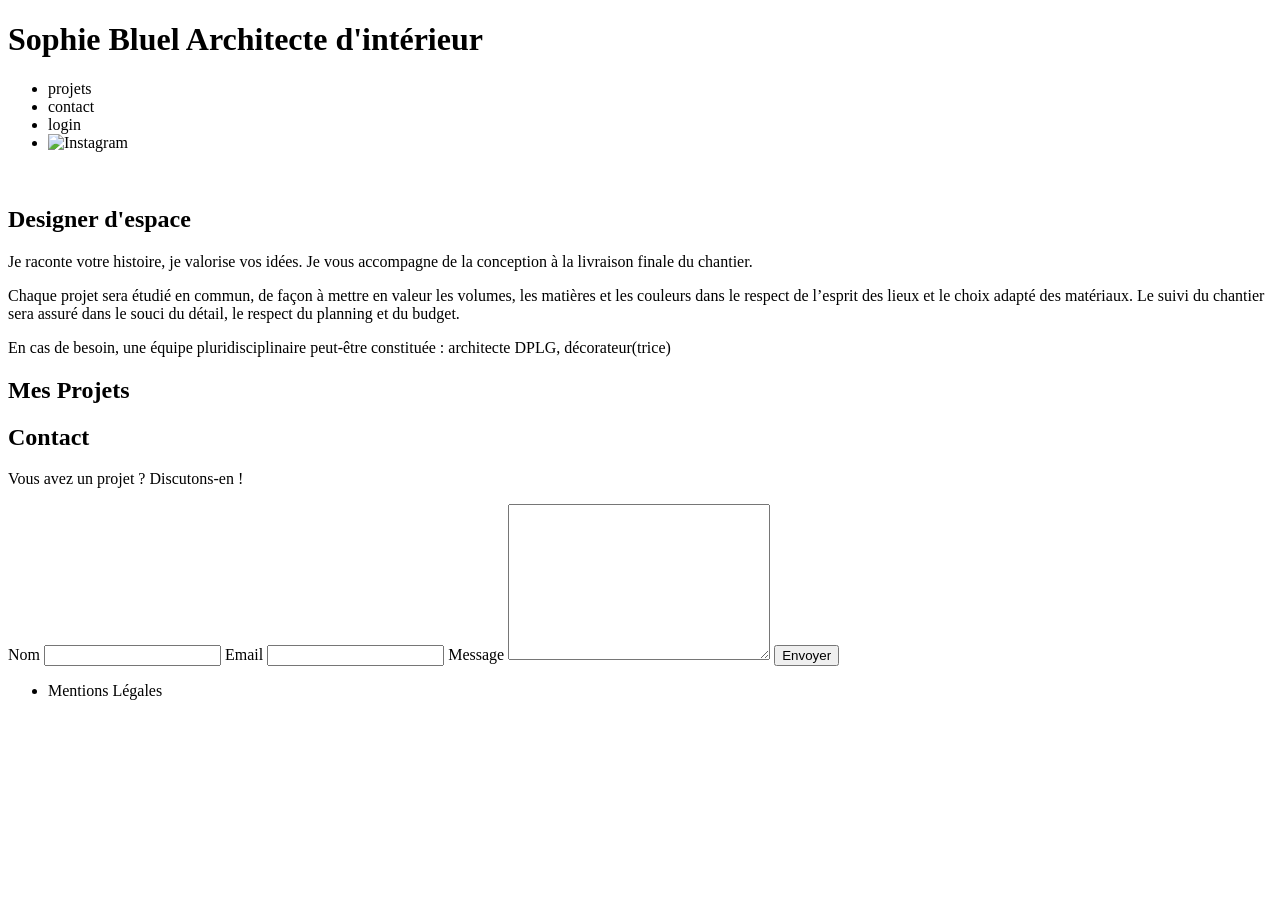
==== FrontEnd/index.html @ 70364301 "ajout etape 1-1" ====
<!DOCTYPE html>
<html lang="fr">
<head>
	<meta charset="UTF-8">
	<title>Sophie Bluel - Architecte d'intérieur</title>
	<meta name="viewport" content="width=device-width, initial-scale=1.0">
	<link rel="preconnect" href="https://fonts.googleapis.com">
	<link rel="preconnect" href="https://fonts.gstatic.com" crossorigin>
	<link href="https://fonts.googleapis.com/css2?family=Syne:wght@700;800&family=Work+Sans&display=swap" rel="stylesheet">
	<meta name="description" content="">
	<link rel="stylesheet" href="./assets/style.css">
	<script type="module" src="script.js" defer></script>
</head>
<body>
<header>
	<h1>Sophie Bluel <span>Architecte d'intérieur</span></h1>
	<nav>
		<ul>
			<li>projets</li>
			<li>contact</li>
			<li>login</li>
			<li><img src="./assets/icons/instagram.png" alt="Instagram"></li>
		</ul>
	</nav>
</header>
<main>
	<section id="introduction">
		<figure>
			<img src="./assets/images/sophie-bluel.png" alt="">
		</figure>
		<article>
			<h2>Designer d'espace</h2>
			<p>Je raconte votre histoire, je valorise vos idées. Je vous accompagne de la conception à la livraison finale du chantier.</p>
			<p>Chaque projet sera étudié en commun, de façon à mettre en valeur les volumes, les matières et les couleurs dans le respect de l’esprit des lieux et le choix adapté des matériaux. Le suivi du chantier sera assuré dans le souci du détail, le respect du planning et du budget.</p>
			<p>En cas de besoin, une équipe pluridisciplinaire peut-être constituée : architecte DPLG, décorateur(trice)</p>
		</article>
	</section>
	<section id="portfolio">
		<h2>Mes Projets</h2>
		<div class="gallery">
		</div>
	</section>
	<section id="contact">
		<h2>Contact</h2>
		<p>Vous avez un projet ? Discutons-en !</p>
		<form action="#" method="post">
			<label for="name">Nom</label>
			<input type="text" name="name" id="name">
			<label for="email">Email</label>
			<input type="email" name="email" id="email">
			<label for="message">Message</label>
			<textarea name="message" id="message" cols="30" rows="10"></textarea>
			<input type="submit" value="Envoyer">
		</form>
	</section>
</main>

<footer>
	<nav>
		<ul>
			<li>Mentions Légales</li>
		</ul>
	</nav>
</footer>
</body>
</html>
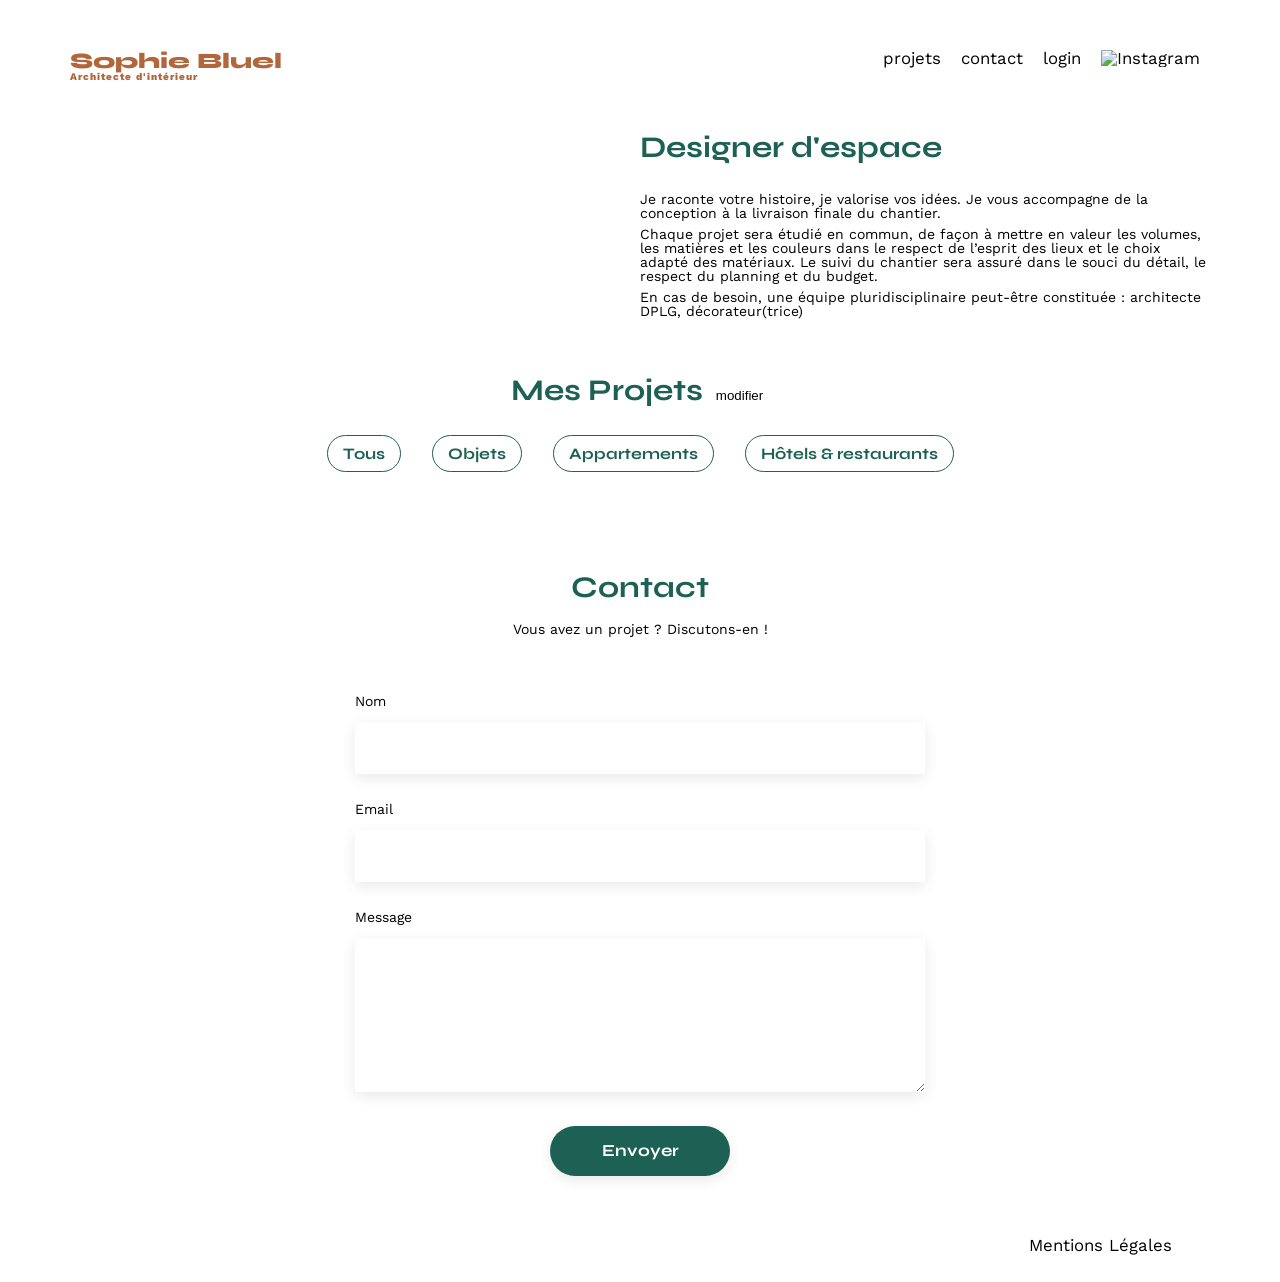
==== commit 766ab740: "creation boutons" ====
--- a/FrontEnd/index.html
+++ b/FrontEnd/index.html
@@ -10,6 +10,7 @@
 	<meta name="description" content="">
 	<link rel="stylesheet" href="./assets/style.css">
 	<script type="module" src="script.js" defer></script>
+	<script src="https://kit.fontawesome.com/ab674341b6.js" crossorigin="anonymous"></script>
 </head>
 <body>
 <header>
@@ -36,7 +37,14 @@
 		</article>
 	</section>
 	<section id="portfolio">
-		<h2>Mes Projets</h2>
+			<h2>Mes Projets <button> <i class="fa-regular fa-pen-to-square"></i>modifier</button></h2>
+		
+		<div class="btn-gallery-filter">
+			<button>Tous</button>
+			<button>Objets</button>
+			<button>Appartements</button>
+			<button>Hôtels & restaurants</button>
+		</div>
 		<div class="gallery">
 		</div>
 	</section>
--- a/FrontEnd/assets/style.css
+++ b/FrontEnd/assets/style.css
@@ -0,0 +1,239 @@
+/* http://meyerweb.com/eric/tools/css/reset/
+   v2.0 | 20110126
+   License: none (public domain)
+*/
+
+html, body, div, span, applet, object, iframe,
+h1, h2, h3, h4, h5, h6, p, blockquote, pre,
+a, abbr, acronym, address, big, cite, code,
+del, dfn, em, img, ins, kbd, q, s, samp,
+small, strike, strong, sub, sup, tt, var,
+b, u, i, center,
+dl, dt, dd, ol, ul, li,
+fieldset, form, label, legend,
+table, caption, tbody, tfoot, thead, tr, th, td,
+article, aside, canvas, details, embed,
+figure, figcaption, footer, header, hgroup,
+menu, nav, output, ruby, section, summary,
+time, mark, audio, video {
+	margin: 0;
+	padding: 0;
+	border: 0;
+	font-size: 100%;
+	font: inherit;
+	vertical-align: baseline;
+}
+/* HTML5 display-role reset for older browsers */
+article, aside, details, figcaption, figure,
+footer, header, hgroup, menu, nav, section {
+	display: block;
+}
+body {
+	line-height: 1;
+}
+ol, ul {
+	list-style: none;
+}
+blockquote, q {
+	quotes: none;
+}
+blockquote:before, blockquote:after,
+q:before, q:after {
+	content: '';
+	content: none;
+}
+table {
+	border-collapse: collapse;
+	border-spacing: 0;
+}
+/** end reset css**/
+body {
+	max-width: 1140px;
+	margin:auto;
+	font-family: 'Work Sans' ;
+	font-size: 14px;
+}
+header {
+	display: flex;
+	justify-content: space-between;
+	margin: 50px 0
+}
+section {
+	margin: 50px 0
+}
+
+h1{
+	display: flex;
+	flex-direction: column;
+	font-family: 'Syne';
+	font-size: 22px;
+	font-weight: 800;
+	color: #B1663C
+}
+
+h1 > span {
+	font-family: 'Work Sans';
+	font-size:10px;
+	letter-spacing: 0.1em;
+;
+}
+
+#portfolio {
+	display: flex;
+	flex-direction: column;
+}
+.title-project {
+	width:100%;
+	display:flex;
+	flex-direction: row;
+	flex-wrap: nowrap;	
+	justify-content: center;
+	align-self: center;
+	align-items: center;
+}
+
+h2{
+	font-family: 'Syne';
+	font-weight: 700;
+	font-size: 30px;
+	color: #1D6154
+}
+
+button {
+	border-style : none;
+	background-color:white ;
+	
+}
+
+.btn-gallery-filter {
+	display: flex;
+	width:55%;
+	flex-direction: row;
+	align-self: center;
+	justify-content: space-between;
+}
+
+.btn-gallery-filter button {
+	display: flex;
+	flex-direction: row;
+	gap:10px;
+	color: #1D6154;
+	flex-wrap: nowrap;
+	justify-content: center;
+	align-items: center;
+	height:37px;
+	font-size: 16px;;
+	border-radius: 60px;
+	border:1px solid #1D6154;
+	font-weight: 700;
+	font-family: Syne;
+	padding: 0 15px;
+	margin-bottom:50px;
+	&&:hover {
+		background-color: #1D6154;
+		color:white;
+	}
+}
+
+nav ul {
+	display: flex;
+	align-items: center;
+	list-style-type: none;
+
+}
+nav li {
+	padding: 0 10px;
+	font-size: 1.2em;
+}
+
+li:hover {
+	color: #B1663C;
+}
+#introduction {
+	display: flex;
+	align-items: center;
+}
+#introduction figure {
+	flex: 1
+}
+#introduction img {
+	display: block;
+	margin: auto;
+	width: 80%;
+}
+
+#introduction article {
+	flex: 1
+}
+#introduction h2 {
+	margin-bottom: 1em;
+}
+
+#introduction p {
+	margin-bottom: 0.5em;
+}
+#portfolio h2 {
+	text-align: center;
+	margin-bottom: 1em;
+}
+.gallery {
+	width: 100%;
+	display: grid;
+	grid-template-columns: 1fr 1fr 1fr;
+	grid-column-gap: 20px;
+	grid-row-gap: 20px;
+}
+
+.gallery img {
+	width: 100%;
+
+}
+#contact {
+	width: 50%;
+margin: auto;
+}
+#contact > * {
+	text-align: center;
+
+}
+#contact h2{
+	margin-bottom: 20px;
+}
+#contact form {
+	text-align: left;
+	margin-top:30px;
+	display: flex;
+	flex-direction: column;
+}
+
+#contact input {
+	height: 50px;
+	font-size: 1.2em;
+	border: none;
+	box-shadow: 0px 4px 14px rgba(0, 0, 0, 0.09);
+}
+#contact label {
+	margin: 2em 0 1em 0;
+}
+#contact textarea {
+	border: none;
+	box-shadow: 0px 4px 14px rgba(0, 0, 0, 0.09);
+}
+
+input[type="submit"]{
+	font-family: 'Syne';
+	font-weight: 700;
+	color: white;
+	background-color: #1D6154;
+	margin : 2em auto ;
+	width: 180px;
+	text-align: center;
+	border-radius: 60px ;
+}
+
+footer nav ul {
+	display: flex;
+	justify-content: flex-end;
+	margin: 2em
+}
+
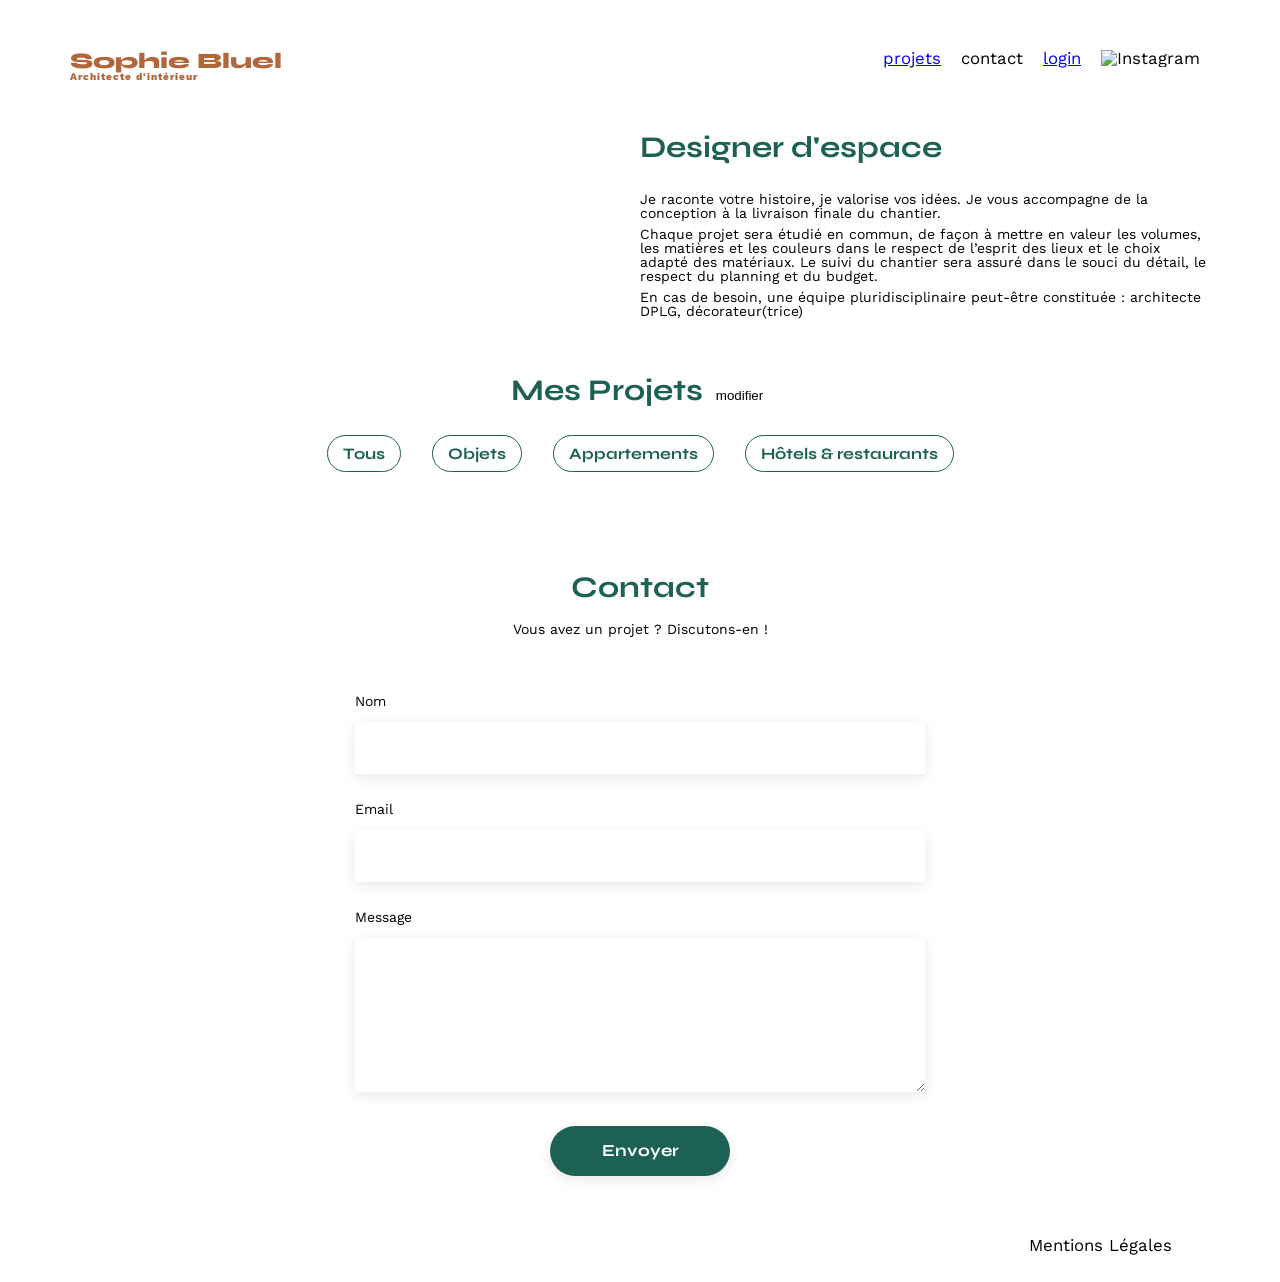
==== commit 3de40ad0: "etape 2" ====
--- a/FrontEnd/index.html
+++ b/FrontEnd/index.html
@@ -9,7 +9,7 @@
 	<link href="https://fonts.googleapis.com/css2?family=Syne:wght@700;800&family=Work+Sans&display=swap" rel="stylesheet">
 	<meta name="description" content="">
 	<link rel="stylesheet" href="./assets/style.css">
-	<script type="module" src="script.js" defer></script>
+	<script src="script.js" type="module" defer></script>
 	<script src="https://kit.fontawesome.com/ab674341b6.js" crossorigin="anonymous"></script>
 </head>
 <body>
@@ -17,9 +17,9 @@
 	<h1>Sophie Bluel <span>Architecte d'intérieur</span></h1>
 	<nav>
 		<ul>
-			<li>projets</li>
+			<li><a href="index.html">projets</a></li>
 			<li>contact</li>
-			<li>login</li>
+			<li><a href="login.html">login</a></li>
 			<li><img src="./assets/icons/instagram.png" alt="Instagram"></li>
 		</ul>
 	</nav>
@@ -40,10 +40,10 @@
 			<h2>Mes Projets <button> <i class="fa-regular fa-pen-to-square"></i>modifier</button></h2>
 		
 		<div class="btn-gallery-filter">
-			<button>Tous</button>
-			<button>Objets</button>
-			<button>Appartements</button>
-			<button>Hôtels & restaurants</button>
+			<button id="default">Tous</button>
+			<button id="objets">Objets</button>
+			<button id="Appartements">Appartements</button>
+			<button id="hotelsRestaurants">Hôtels & restaurants</button>
 		</div>
 		<div class="gallery">
 		</div>
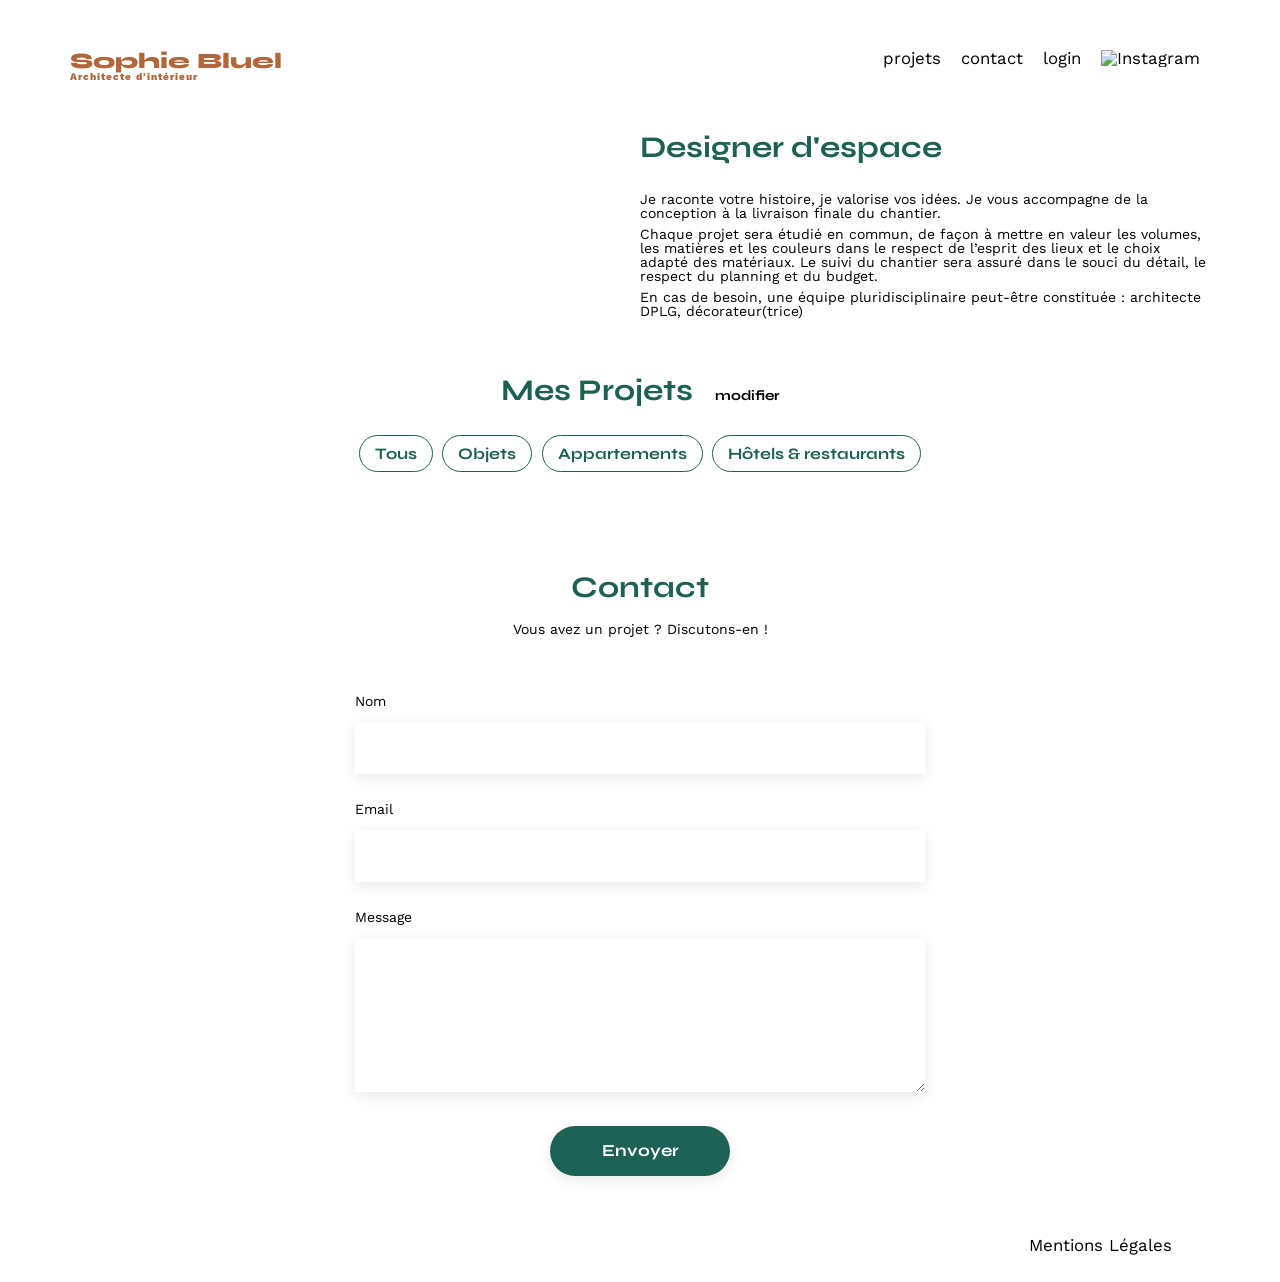
==== commit e3325d96: "etape 3-1" ====
--- a/FrontEnd/index.html
+++ b/FrontEnd/index.html
@@ -37,7 +37,20 @@
 		</article>
 	</section>
 	<section id="portfolio">
-			<h2>Mes Projets <button> <i class="fa-regular fa-pen-to-square"></i>modifier</button></h2>
+			<h2>Mes Projets <a href="#modal1" class="js-modal"> <i class="fa-regular fa-pen-to-square"></i>modifier</a></h2>
+
+		<aside id="modal1" class="modal" aria-hidden="true" role="dialog" aria-labelledby="title-modal" style="display: none;">
+			<div class="modal-wrapper js-modal-stop">
+				<button class="js-button-close-modal"><i class="fa-solid fa-xmark"></i></button>
+				<h3 class="title-modal">Galerie photo</h2>
+				<div class="gallery-modal"> 
+					<!-- <button id="img-icon"> <i class="fa-solid fa-trash-can"></i></button> -->
+				</div>
+				<div class="button-modal-border">
+					<button id="button-modal"> Ajouter une photo</button>
+				</div>
+			</div>
+		</aside>
 		
 		<div class="btn-gallery-filter">
 			<button id="default">Tous</button>
--- a/FrontEnd/assets/style.css
+++ b/FrontEnd/assets/style.css
@@ -3,6 +3,9 @@
    License: none (public domain)
 */
 
+/*************************************/
+/******** GENERAL ************/
+/***********************************/
 html, body, div, span, applet, object, iframe,
 h1, h2, h3, h4, h5, h6, p, blockquote, pre,
 a, abbr, acronym, address, big, cite, code,
@@ -28,20 +31,25 @@
 footer, header, hgroup, menu, nav, section {
 	display: block;
 }
+
 body {
 	line-height: 1;
 }
+
 ol, ul {
 	list-style: none;
 }
+
 blockquote, q {
 	quotes: none;
 }
+
 blockquote:before, blockquote:after,
 q:before, q:after {
 	content: '';
 	content: none;
 }
+
 table {
 	border-collapse: collapse;
 	border-spacing: 0;
@@ -53,12 +61,16 @@
 	font-family: 'Work Sans' ;
 	font-size: 14px;
 }
+section {
+	margin: 50px 0
+}
+
+/*************************************/
+/******** section header ************/
+/***********************************/
 header {
 	display: flex;
 	justify-content: space-between;
-	margin: 50px 0
-}
-section {
 	margin: 50px 0
 }
 
@@ -78,18 +90,62 @@
 ;
 }
 
+nav ul {
+	display: flex;
+	align-items: center;
+	list-style-type: none;
+
+}
+nav li {
+	padding: 0 10px;
+	font-size: 1.2em;
+}
+
+a {
+	color:black;	
+	text-decoration: none;
+	&&:hover {
+	color: #B1663C;
+}
+}
+
+
+/*************************************/
+/******* section introduction *******/
+/***********************************/
+
+#introduction {
+	display: flex;
+	align-items: center;
+}
+#introduction figure {
+	flex: 1
+}
+#introduction img {
+	display: block;
+	margin: auto;
+	width: 80%;
+}
+
+#introduction article {
+	flex: 1
+}
+#introduction h2 {
+	margin-bottom: 1em;
+}
+
+#introduction p {
+	margin-bottom: 0.5em;
+}
+
+
+/*************************************/
+/******** section portfolio *********/
+/***********************************/
+
 #portfolio {
 	display: flex;
 	flex-direction: column;
-}
-.title-project {
-	width:100%;
-	display:flex;
-	flex-direction: row;
-	flex-wrap: nowrap;	
-	justify-content: center;
-	align-self: center;
-	align-items: center;
 }
 
 h2{
@@ -98,19 +154,37 @@
 	font-size: 30px;
 	color: #1D6154
 }
-
-button {
-	border-style : none;
-	background-color:white ;
+#portfolio h2 {
+	text-align: center;
+	margin-bottom: 1em;
+}
+.gallery {
+	width: 100%;
+	display: grid;
+	grid-template-columns: 1fr 1fr 1fr;
+	grid-column-gap: 20px;
+	grid-row-gap: 20px;
+}
+
+.gallery img {
+	width: 100%;
+
+}
+
+h2 a {
+	font-size: 14px;
+	margin-left:15px;
 	
 }
 
 .btn-gallery-filter {
 	display: flex;
-	width:55%;
+	width:51%;
 	flex-direction: row;
-	align-self: center;
-	justify-content: space-between;
+	flex-wrap: wrap;
+	align-self: center;
+	justify-content: space-evenly; 
+	margin-bottom:40px;
 }
 
 .btn-gallery-filter button {
@@ -128,66 +202,19 @@
 	font-weight: 700;
 	font-family: Syne;
 	padding: 0 15px;
-	margin-bottom:50px;
+	margin-bottom:10px;
+	background-color: white;
+	cursor: pointer;
 	&&:hover {
 		background-color: #1D6154;
 		color:white;
 	}
 }
 
-nav ul {
-	display: flex;
-	align-items: center;
-	list-style-type: none;
-
-}
-nav li {
-	padding: 0 10px;
-	font-size: 1.2em;
-}
-
-li:hover {
-	color: #B1663C;
-}
-#introduction {
-	display: flex;
-	align-items: center;
-}
-#introduction figure {
-	flex: 1
-}
-#introduction img {
-	display: block;
-	margin: auto;
-	width: 80%;
-}
-
-#introduction article {
-	flex: 1
-}
-#introduction h2 {
-	margin-bottom: 1em;
-}
-
-#introduction p {
-	margin-bottom: 0.5em;
-}
-#portfolio h2 {
-	text-align: center;
-	margin-bottom: 1em;
-}
-.gallery {
-	width: 100%;
-	display: grid;
-	grid-template-columns: 1fr 1fr 1fr;
-	grid-column-gap: 20px;
-	grid-row-gap: 20px;
-}
-
-.gallery img {
-	width: 100%;
-
-}
+/*************************************/
+/******** section contact ***********/
+/***********************************/
+
 #contact {
 	width: 50%;
 margin: auto;
@@ -231,9 +258,126 @@
 	border-radius: 60px ;
 }
 
+
+/*************************************/
+/******** section footer ************/
+/***********************************/
 footer nav ul {
 	display: flex;
 	justify-content: flex-end;
 	margin: 2em
 }
 
+
+.modal {
+	position:fixed;
+	display:flex;
+	align-items:center;
+	justify-content: center;
+	top:0;
+	left:0;
+	width:100%;
+	height:100%;
+	background: rgba(0, 0, 0, 0.8);
+	overflow:auto;
+}
+
+.modal-wrapper {
+	display:flex;
+	flex-direction: column;
+	background-color: white;
+	width:600px;
+	align-items:center;
+	justify-content: center;
+	overflow:auto;
+	padding:20px;
+	border-radius: 10px;
+}
+
+.js-button-close-modal {
+	display:flex;
+	width:20px;
+	justify-content: center;
+	align-self: flex-end;
+	border:none;
+	background-color: white; 
+	color:black;
+	cursor: pointer;
+
+}
+
+.title-modal {
+	display:flex;
+	justify-content: center;
+	align-self: center;
+	font-size: 26px;
+	font-family: Work Sans;
+}
+.button-modal-border {
+	display: flex;
+	width:70%;
+	justify-content: center;
+	align-self: center;
+	margin-top: 40px;
+	padding:20px 0;
+	border-top:1.5px solid #e0dede;
+}
+
+#button-modal {
+	display: flex;
+	justify-content: center;
+	align-self: center;
+	width:170px;
+	border-radius: 20px;
+	padding:5px;
+	font-size:11px;
+	font-family: syne;
+	background: #1D6154;
+	color:white;
+	border:1px solid #1D6154;
+	cursor: pointer;
+}
+
+.gallery-modal {
+	margin-top: 20px;
+	width: 70%;
+	display: grid;
+	align-self: center;
+	grid-template-columns: 1fr 1fr 1fr 1fr 1fr;
+	grid-column-gap: 10px;
+	grid-row-gap: 20px;
+}
+
+.gallery-modal img {
+	width:100%;
+}
+
+.projet {
+	display:flex;
+	width:100%;
+	position:relative;
+}
+
+.button-icon-delete {
+	display:flex;
+	position:absolute;
+	top:4%;
+	left:75%;
+	width:17px;
+	height:17px;
+	background-color: black;
+	border-style: none;
+	flex-shrink: 0;
+	align-items: center;
+	justify-content: center;
+	align-self: center;
+	cursor: pointer;
+}
+
+.fa-trash-can {
+	display:flex;
+	height:12px;
+	color:white;
+	flex-shrink: 0;
+}
+
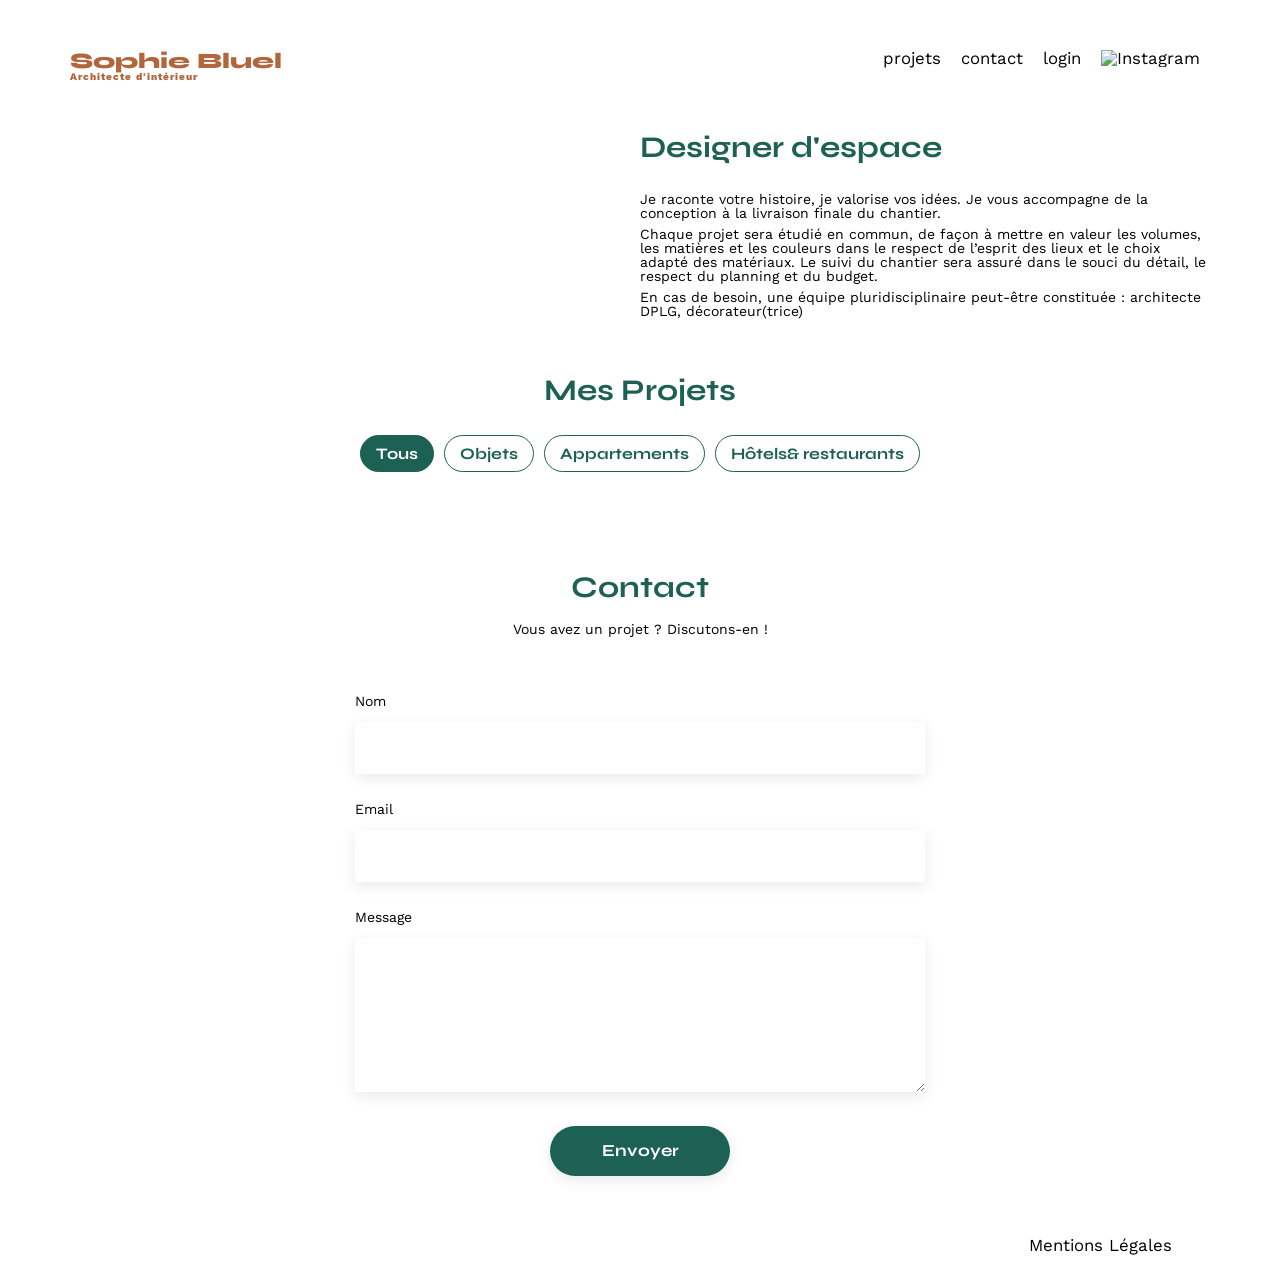
==== commit 87bc04e1: "ajout photo à la galerie v1" ====
--- a/FrontEnd/index.html
+++ b/FrontEnd/index.html
@@ -9,79 +9,111 @@
 	<link href="https://fonts.googleapis.com/css2?family=Syne:wght@700;800&family=Work+Sans&display=swap" rel="stylesheet">
 	<meta name="description" content="">
 	<link rel="stylesheet" href="./assets/style.css">
-	<script src="script.js" type="module" defer></script>
+	<script src="script.js" type="module" defer></script> 
 	<script src="https://kit.fontawesome.com/ab674341b6.js" crossorigin="anonymous"></script>
 </head>
 <body>
-<header>
-	<h1>Sophie Bluel <span>Architecte d'intérieur</span></h1>
-	<nav>
-		<ul>
-			<li><a href="index.html">projets</a></li>
-			<li>contact</li>
-			<li><a href="login.html">login</a></li>
-			<li><img src="./assets/icons/instagram.png" alt="Instagram"></li>
-		</ul>
-	</nav>
-</header>
-<main>
-	<section id="introduction">
-		<figure>
-			<img src="./assets/images/sophie-bluel.png" alt="">
-		</figure>
-		<article>
-			<h2>Designer d'espace</h2>
-			<p>Je raconte votre histoire, je valorise vos idées. Je vous accompagne de la conception à la livraison finale du chantier.</p>
-			<p>Chaque projet sera étudié en commun, de façon à mettre en valeur les volumes, les matières et les couleurs dans le respect de l’esprit des lieux et le choix adapté des matériaux. Le suivi du chantier sera assuré dans le souci du détail, le respect du planning et du budget.</p>
-			<p>En cas de besoin, une équipe pluridisciplinaire peut-être constituée : architecte DPLG, décorateur(trice)</p>
-		</article>
-	</section>
-	<section id="portfolio">
-			<h2>Mes Projets <a href="#modal1" class="js-modal"> <i class="fa-regular fa-pen-to-square"></i>modifier</a></h2>
+	<div class="mode-editor" style="display: none">
+		<p> <i class="fa-regular fa-pen-to-square"></i> Mode édition</p>
+	</div>
 
-		<aside id="modal1" class="modal" aria-hidden="true" role="dialog" aria-labelledby="title-modal" style="display: none;">
-			<div class="modal-wrapper js-modal-stop">
-				<button class="js-button-close-modal"><i class="fa-solid fa-xmark"></i></button>
-				<h3 class="title-modal">Galerie photo</h2>
-				<div class="gallery-modal"> 
-					<!-- <button id="img-icon"> <i class="fa-solid fa-trash-can"></i></button> -->
+	
+<div class="body">
+	<header>
+		<h1>Sophie Bluel <span>Architecte d'intérieur</span></h1>
+		<nav>
+			<ul>
+				<li><a href="index.html">projets</a></li>
+				<li><a href="#contact">contact</a></li>
+				<li><a href="login.html" class = "connexion">login</a></li>
+				<li><img src="./assets/icons/instagram.png" alt="Instagram"></li>
+			</ul>
+		</nav>
+	</header>
+	<main>
+		<section id="introduction">
+			<figure>
+				<img src="./assets/images/sophie-bluel.png" alt="">
+			</figure>
+			<article>
+				<h2>Designer d'espace</h2>
+				<p>Je raconte votre histoire, je valorise vos idées. Je vous accompagne de la conception à la livraison finale du chantier.</p>
+				<p>Chaque projet sera étudié en commun, de façon à mettre en valeur les volumes, les matières et les couleurs dans le respect de l’esprit des lieux et le choix adapté des matériaux. Le suivi du chantier sera assuré dans le souci du détail, le respect du planning et du budget.</p>
+				<p>En cas de besoin, une équipe pluridisciplinaire peut-être constituée : architecte DPLG, décorateur(trice)</p>
+			</article>
+		</section>
+		<section id="portfolio">
+				<h2>Mes Projets <a href="#modal1" class="js-modal" style="display: none"> <i class="fa-regular fa-pen-to-square" ></i>modifier  </a></h2>
+
+			<aside id="modal1" class="modal" aria-hidden="true" role="dialog" aria-labelledby="title-modal" style="display: none;">
+				<div class="modal-wrapper js-modal-stop" id="delete-div" style="display: none">
+					<button class="js-button-close-modal"><i class="fa-solid fa-xmark"></i></button>
+					<h3 class="title-div-modal">Galerie photo</h3>
+					<div class="gallery-modal"> 
+					</div>
+					<div class="button-modal-border">
+						<button class="button-to-modal-ajout" >Ajouter une photo</button>
+					</div>
 				</div>
-				<div class="button-modal-border">
-					<button id="button-modal"> Ajouter une photo</button>
+
+				<div class="modal-wrapper js-modal-stop" id="add-div" style="display: none" >
+					<div class="button-close">
+						<button class="button-to-modal-delete"><i class="fa-solid fa-arrow-left"></i></button>
+						<button class="js-button-close-modal"><i class="fa-solid fa-xmark"></i></button>
+					</div>
+					<h3 class="title-div-modal">Ajout photo</h3>
+					<form class="form-add-project">
+						<div class="add-pictures">
+							<div class="input-add-picture">
+								<i class="fa-regular fa-image" id="fa-image"></i>
+								<input type="file" id="fileInput" accept=".jpg, .png" style="display:none">
+								<button id="fileButton" type="button" class ="button-add-picture"> + Ajouter photo</button>
+								<p>jpg, png : 4mo max</p>
+							</div>
+						</div>
+						<label for="title">Titre</label>
+						<input type="text" name="title-input" id="title-input">
+						<label for="category">Catégorie</label>
+						<select name="category" id="category">
+						</select>
+						<div class="button-modal-border2">
+							<button class ="modal2-ajout" type="submit"> Valider</button>
+						</div>
+					</form>
 				</div>
+			</aside>		
+			
+			<div class="btn-gallery-filter">
+				<button id="default" class="button-focus">Tous</button>
+				<button id="objets" class="button-unfocus">Objets</button>
+				<button id="Appartements" class="button-unfocus">Appartements</button>
+				<button id="hotelsRestaurants" class="button-unfocus">Hôtels& restaurants</button>
 			</div>
-		</aside>
-		
-		<div class="btn-gallery-filter">
-			<button id="default">Tous</button>
-			<button id="objets">Objets</button>
-			<button id="Appartements">Appartements</button>
-			<button id="hotelsRestaurants">Hôtels & restaurants</button>
-		</div>
-		<div class="gallery">
-		</div>
-	</section>
-	<section id="contact">
-		<h2>Contact</h2>
-		<p>Vous avez un projet ? Discutons-en !</p>
-		<form action="#" method="post">
-			<label for="name">Nom</label>
-			<input type="text" name="name" id="name">
-			<label for="email">Email</label>
-			<input type="email" name="email" id="email">
-			<label for="message">Message</label>
-			<textarea name="message" id="message" cols="30" rows="10"></textarea>
-			<input type="submit" value="Envoyer">
-		</form>
-	</section>
-</main>
+			<div class="gallery">
+			</div>
+		</section>
+		<section id="contact">
+			<h2>Contact</h2>
+			<p>Vous avez un projet ? Discutons-en !</p>
+			<form action="#" method="post">
+				<label for="name">Nom</label>
+				<input type="text" name="name" id="name">
+				<label for="email">Email</label>
+				<input type="email" name="email" id="email">
+				<label for="message">Message</label>
+				<textarea name="message" id="message" cols="30" rows="10"></textarea>
+				<input type="submit" value="Envoyer">
+			</form>
+		</section>
+	</main>
 
-<footer>
-	<nav>
-		<ul>
-			<li>Mentions Légales</li>
-		</ul>
-	</nav>
-</footer>
+	<footer>
+		<nav>
+			<ul>
+				<li>Mentions Légales</li>
+			</ul>
+		</nav>
+	</footer>
+</div>
 </body>
 </html>
--- a/FrontEnd/assets/style.css
+++ b/FrontEnd/assets/style.css
@@ -34,6 +34,8 @@
 
 body {
 	line-height: 1;
+	display:flex;
+	flex-direction: column;
 }
 
 ol, ul {
@@ -55,7 +57,7 @@
 	border-spacing: 0;
 }
 /** end reset css**/
-body {
+.body {
 	max-width: 1140px;
 	margin:auto;
 	font-family: 'Work Sans' ;
@@ -168,13 +170,16 @@
 
 .gallery img {
 	width: 100%;
+	height: 489px;
 
 }
 
 h2 a {
 	font-size: 14px;
-	margin-left:15px;
-	
+	margin-left:10px;
+}
+h2 i {
+	margin-right: 5px;
 }
 
 .btn-gallery-filter {
@@ -191,7 +196,6 @@
 	display: flex;
 	flex-direction: row;
 	gap:10px;
-	color: #1D6154;
 	flex-wrap: nowrap;
 	justify-content: center;
 	align-items: center;
@@ -203,12 +207,23 @@
 	font-family: Syne;
 	padding: 0 15px;
 	margin-bottom:10px;
-	background-color: white;
-	cursor: pointer;
-	&&:hover {
+ 	cursor: pointer;
+	&:hover {
 		background-color: #1D6154;
 		color:white;
 	}
+
+}
+.button-unfocus {
+	background-color: white;
+	color: #1D6154;
+
+}
+
+
+.button-focus {
+	background-color: #1D6154;
+	color:white;
 }
 
 /*************************************/
@@ -268,6 +283,10 @@
 	margin: 2em
 }
 
+/**************************************/
+/********* section modale ************/
+/*********  suppression  ************/
+/***********************************/
 
 .modal {
 	position:fixed;
@@ -294,7 +313,7 @@
 	border-radius: 10px;
 }
 
-.js-button-close-modal {
+.js-button-close-modal, .button-to-modal-delete {
 	display:flex;
 	width:20px;
 	justify-content: center;
@@ -306,7 +325,7 @@
 
 }
 
-.title-modal {
+.title-div-modal {
 	display:flex;
 	justify-content: center;
 	align-self: center;
@@ -323,7 +342,7 @@
 	border-top:1.5px solid #e0dede;
 }
 
-#button-modal {
+.button-to-modal-ajout {
 	display: flex;
 	justify-content: center;
 	align-self: center;
@@ -350,9 +369,11 @@
 
 .gallery-modal img {
 	width:100%;
+	height:101px;
 }
 
 .projet {
+	flex-direction: column;
 	display:flex;
 	width:100%;
 	position:relative;
@@ -381,3 +402,133 @@
 	flex-shrink: 0;
 }
 
+/**************************************/
+/******** section modale  ************/
+/******** Ajout de projets **********/
+/***********************************/
+.button-close {
+	display:flex;
+	width:100%;
+	flex-direction: row;
+	justify-content: space-between;
+}
+
+.form-add-project {
+	display:flex;
+	flex-direction: column;
+	background-color: white;
+	width:72%;
+	height:auto;
+	align-items:center;
+	overflow:auto;
+	padding:20px;
+	border-radius: 10px;
+	gap:20px;
+	align-items: flex-start;
+}
+#title, #category {
+	box-shadow: 0px 4px 14px 0px rgba(0, 0, 0, 0.09);
+	border:none;
+	width:420px;
+	height:51px;
+    outline: none;
+}
+
+.add-pictures {
+	display:flex;
+	width:420px;
+	height:169px;
+	flex-direction: column;
+	background: #E8F1F6;
+	border-radius: 3px;
+	justify-content: center;
+	align-self: center;
+	align-items: center;
+	gap:10px;
+}
+
+#fa-image {
+	display:flex;
+	align-self: center;
+	font-size: 76px;
+	flex-shrink: 0;
+	justify-content: center;
+	align-items: center;
+	color:#CBD6DC;
+}
+
+.button-add-picture {
+	display:flex;
+	width:173px;
+	height:36px;
+	justify-content: center;
+	align-self: center;
+	align-items: center;
+	border-radius: 50px;
+	background: #CBD6DC;
+	color: #306685;
+	font-family: Work Sans;
+	font-size: 14px;
+	font-weight: 500;
+	border: none;
+}
+
+.add-pictures p {
+	color: #444;
+	font-family: Work Sans;
+	font-size: 10px;
+	font-weight: 400;
+	text-align: center;
+}
+
+.button-modal-border2 {
+	display: flex;
+	width:90%;
+	justify-content: center;
+	align-self: center;
+	margin-top: 40px;
+	padding:20px 0;
+	border-top:1.5px solid #e0dede;
+}
+
+.button-modal-border2 .modal2-ajout {
+	background: #A7A7A7;
+	display: flex;
+	justify-content: center;
+	align-self: center;
+	width:170px;
+	border-radius: 20px;
+	padding:5px;
+	font-size:11px;
+	font-family: syne;
+	color:white;
+	border:1px solid none;
+	cursor: pointer;
+}
+
+.add-pictures img {
+	width:100%;
+	height:169px;
+	object-fit: scale-down;
+}
+
+.mode-editor {
+	display:flex;
+	width: 100%;
+	height: 59px;
+	flex-shrink: 0;
+	background: #000;
+}
+
+.mode-editor p {
+	width:100%;
+	display: flex;
+	justify-content: center;
+	align-self: center;
+	align-items: center;
+	font-family: Work Sans;
+	font-size: 16px;
+	font-weight: 400;
+	gap: 10px;
+	color:white;
+}
